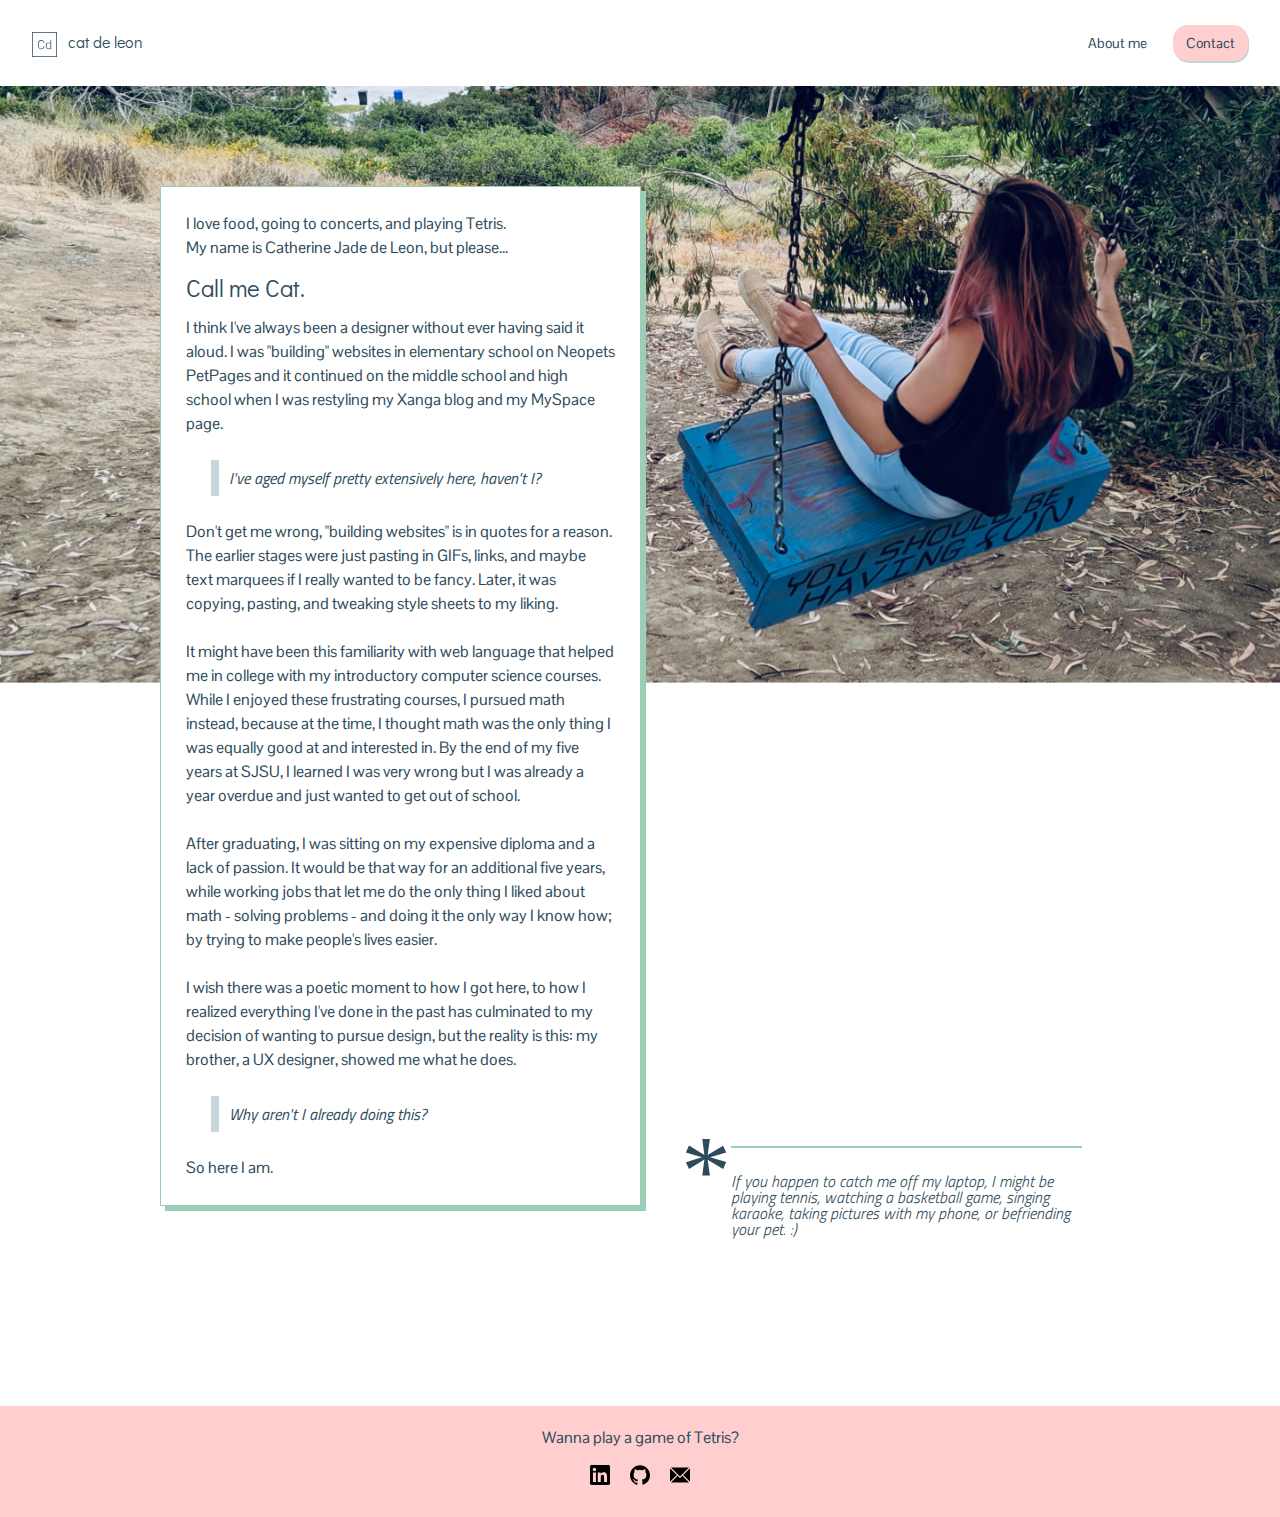
==== bio.html @ 75fc0acb "Fix button links" ====
<!DOCTYPE html>
<html lang="en" dir="ltr">
  <head>
    <meta name="viewport" content="width=device-width, initial-scale=1">
    <title>Portfolio | Cat de Leon</title>
    <link rel="stylesheet" href="styles/reset.css">
    <link href="https://fonts.googleapis.com/css2?family=Didact+Gothic&family=Pontano+Sans&family=Titillium+Web:ital,wght@0,700;1,300;1,400&display=swap" rel="stylesheet">
    <link rel="stylesheet" href="styles/style.css">
  </head>
  <body class="aboutMePage">
    <section class="nav">
      <div class="logoAndName">
        <span class="titleAndLogo"><a href="index.html"><img src="../images/cd-logo.svg" height="25" alt="Cat de Leon logo" class="smallLogo"><span class="logoCat">cat de leon</span></a></span>
      </div>
      <div class="navMenu">
        <a href="bio.html">About me</a>
        <a href="mailto:hi@catdeleon.design" target="_blank"><button class="buttons">Contact</button></a>
      </div>
    </section>
    <section class="container">
      <main>
        <div class="wholeAbout">
          <article class="bio">
            <p>I love food, going to concerts, and playing Tetris.<br>
              My name is Catherine Jade de Leon, but please...</p>
            <br>
            <h4>Call me Cat.</h4>
            <br>
            <p>I think I've always been a designer without ever having said it aloud. I was "building" websites in elementary school on Neopets PetPages and it continued on the middle school and high school when I was restyling my Xanga blog and my MySpace page.
            <br>
            <div class="innerDialog">I've aged myself pretty extensively here, haven't I?</div>
            <p>Don't get me wrong, "building websites" is in quotes for a reason. The earlier stages were just pasting in GIFs, links, and maybe text marquees if I really wanted to be fancy. Later, it was copying, pasting, and tweaking style sheets to my liking.
            <br><br>
            It might have been this familiarity with web language that helped me in college with my introductory computer science courses. While I enjoyed these frustrating courses, I pursued math instead, because at the time, I thought math was the only thing I was equally good at and interested in. By the end of my five years at SJSU, I learned I was very wrong but I was already a year overdue and just wanted to get out of school.
            <br><br>
            After graduating, I was sitting on my expensive diploma and a lack of passion. It would be that way for an additional five years, while working jobs that let me do the only thing I liked about math - solving problems - and doing it the only way I know how; by trying to make people's lives easier.
            <br><br>
            I wish there was a poetic moment to how I got here, to how I realized everything I've done in the past has culminated to my decision of wanting to pursue design, but the reality is this: my brother, a UX designer, showed me what he does.</p>
            <p><div class="innerDialog">Why aren't I already doing this?</div></p>
            <p>So here I am.</p>
          </article>
          <article class="shortBio">
            <div class="asterisk">*</div>
            <div class="personal">
              <hr>If you happen to catch me off my laptop, I might be playing tennis, watching a basketball game, singing karaoke, taking pictures with my phone, or befriending your pet. :)
            </div>
          </article>
        </div>
      </main>
    </section>

    <footer>
      <p>Wanna play a game of Tetris?</p>
      <ul>
        <li>
          <a href="https://www.linkedin.com/in/catdeleon/" target="_blank">
            <img src="../images/linkedin.svg" height="20" alt="LinkedIn icon">
          </a>
        </li>
        <li>
          <a href="https://github.com/cjmd" target="_blank">
            <img src="../images/github.svg" height="20" alt="GitHub icon">
          </a>
        </li>
        <li>
          <a href="mailto:hi@catdeleon.design" target="_blank">
            <img src="../images/mail.svg" height="20" alt="Envelope/mail icon">
          </a>
        </li>
      </ul>
    </footer>

    <!-- Global site tag (gtag.js) - Google Analytics -->
    <script async src="https://www.googletagmanager.com/gtag/js?id=UA-174467794-1"></script>
    <script>
      window.dataLayer = window.dataLayer || [];
      function gtag(){dataLayer.push(arguments);}
      gtag('js', new Date());

      gtag('config', 'UA-174467794-1');
    </script>


  </body>
</html>
---- styles/style.css ----
body {
  color: #2E4B5B;
  align-items: center;
  justify-content: center;
  background-color: #FFFFFF;

}

.container {
  margin: auto;
  width: 75%;
}

main {
  margin: 25px 0;
  position: relative;
}

/* Sections */

.aboutMePage {
  display: flex;
  flex-direction: column;
  height: 100vh;
  background-image: url('../images/aboutmeheader.jpg');
  background-repeat: no-repeat;
  background-size: 100%;
  background-position: 0 86px;
  width: 100%;
  justify-content: flex-start;
}

.hero {
  background: #FFCECE linear-gradient(90deg, #FFCECE 48.45%, rgba(255, 255, 255, 0) 77.96%);
  background-image: url('../images/catheader.jpg');
  background-position: right;
  background-repeat: no-repeat;
  height: 381px;
  width: 100%;
  justify-content: center;
  align-items: center;
}

.heroTitle {
  margin-left: 10%;
  padding-top: 50px;
  width: 570px;
}

.cloutSectioned {
  color: #F7F8FA;
  display: flex;
  flex-direction: column;
  background-color: #513D5B;
  padding: 20px 15px;
  width: auto;
  align-items: center;
}

.caseStudyRow, .caseStudyRow2, .caseStudyLogoRow {
  display: flex;
  flex-direction: row;
  margin: 20px auto;
  width: 83%;
}

.rowRow {
  margin: auto;
  display: flex;
  flex-direction: row;
}

.caseStudy50 {
  margin: auto;
  width: 60%;
}

.caseStudy33 {
  margin: auto;
  width: 30%;
}

.caseStudyTwoCol {
  margin: auto;
  width: 45%;
}

.compARow {
  display: flex;
  flex-direction: row;
  margin-bottom: 25px;
  width: 55%;
}

.caseStudyFourCol {
  margin: 0 auto;
  width: 20%;
}

.userPRow {
  display: flex;
  flex-direction: row;
  align-items: center;
  justify-content: space-around;
  margin: 25px auto;
}

.cloutLogoSection {
  color: #F7F8FA;
  display: flex;
  flex-direction: column;
  background-color: #FFFFFF;
  width: 100%;
  align-items: center;
}

.nav, .landingPageNav {
  display: flex;
  justify-content: space-between;
  vertical-align: middle;
  width: 100%;
  z-index: 1000;
  position: relative;
}

.landingPageNav {
  display: none;
}

.logoAndName {
  float: left;
  margin-top: auto;
  margin-bottom: auto;
  padding: 0 2.5%;
}

.navMenu {
  display: flex;
  margin-top: auto;
  margin-bottom: auto;
  justify-content: space-between;
  width: 160px;
  float: right;
  padding: 0 2.5%;
}

.landingNavMenu {
  display: flex;
  margin-left: 80%;
  width: 160px;
  justify-content: space-between;
}

.myWork {
  background-color: #F7F8FA;
  display: flex;
  flex-direction: column;
  width: 100%;
  text-align: center;
}

.projects {
  display: flex;
  padding: 0 15px 35px;
  align-items: center;
  justify-content: center;
}

.cloutStorage {
  margin: 15px;
  display: flex;
  flex-direction: column;
  align-items: center;
  justify-content: center;
  height: 150px;
  background-color: #513D5B;
  background-image: url("../images/cloutstoragelogo.svg");
  background-position: center;
  background-repeat: no-repeat;
  background-size: 125px;
  border-radius: 10px;
  width: 360px;
}

.busyBus {
  margin: 15px;
  display: flex;
  flex-direction: column;
  align-items: center;
  justify-content: center;
  height: 150px;
  background-color: #C8E2FF;
  background-image: url("../images/busybuslogo.svg");
  background-position: center;
  background-repeat: no-repeat;
  background-size: 100px;
  border-radius: 10px;
  height: 150px;
  width: 360px;
}

.cloutStorageHover, .busyBusHover {
  display: flex;
  flex-direction: column;
  height: 100%;
  width: 100%;
  align-items: center;
  justify-content: center;
  background-color: rgba(247, 248, 250, 0.9);
  opacity: 0;
  transition: 0.1s opacity ease-in-out;
}

.cloutStorageHover:hover, .busyBusHover:hover {
  opacity: 1;
}

.aboutMe {
  display: flex;
  flex-direction: column;
  padding-bottom: 35px;
}

.profile {
  display: flex;
  margin: auto;
  width: 50%;
  vertical-align: middle;
  text-align: center;
  justify-content: space-around;
}

.skills {
  margin: auto;
  display: flex;
  text-align: center;
  justify-content: space-between;
  width: 80%;
}

.testimonials {
  background-color: #F7F8FA;
  display: flex;
  flex-direction: column;
  align-items: center;
  padding-bottom: 35px;
}

.oneTestimonial {
  display: flex;
  margin: auto;
}

.kelvin {
  margin-left: 25px;
}

.blurb {
  margin: 15px;
  text-align: left;
}

footer {
  display: flex;
  background-color: #FFCECE;
  flex-direction: column;
  width: 100%;
  margin-top: 100px;
  margin-bottom: 0;
  padding-top: 20px;
  padding-bottom: 10px;
  align-items: center;
  text-align: center;
}

.hideOnDesktop {
  display: none;
}

/* Bio sections */

.wholeAbout {
  margin: 100px 0;
  display: flex;
  flex-direction: row;
}

.bio {
  background-color: #FFFFFF;
  width: 50%;
  border: 1px solid #9CCDB6;
  box-shadow: 5px 5px 0px #9CCDB6;
  padding: 25px;
}

.shortBio {
  margin: auto 25px 0;
  width: 50%;
  display: flex;
  flex-direction: row;
  vertical-align: middle;
  height: 100px;
}

.asterisk {
  margin: auto;
  font-size: 100px;
  background-color: #FFFFFF;
  padding: 15px 0 0 15px;
}

.personal {
  margin: auto;
  background-color: #FFFFFF;
  font-family: 'Titillium Web', sans-serif;
  font-style: italic;
  font-weight: 300;
  text-align: left;
  padding: 15px 15px 15px 0;
}

.innerDialog {
  font-family: 'Titillium Web', sans-serif;
  font-style: italic;
  border-left: 8px solid #C7D6DB;
  padding: 10px;
  margin: 24px auto 24px 25px;
  width: auto%;
}

.userPersona {
  display: flex;
  flex-flow: column wrap;
  background-color: #FFFFFF;
  box-shadow: 2px 2px 4px rgba(0, 0, 0, 0.25);
  padding: 30px 20px 30px 45px;
  margin: 0 10px;
  width: 33%;
  height: inherit;
}

.studyGuide {
  justify-content: center;
  width: 60%;
}

.cloutDescription {
  width: 30%;
  margin: auto;
}

.cloutFinal {
  width: 67.5%;
  margin: auto;
}

/** Typography  **/
p, h3, h4, h5, h6, a, ul, li, .bio p {
  color: #2E4B5B;
  font-family: 'Pontano Sans', sans-serif;
  font-size: 16px;
  line-height: 24px;
}

.cloutSectioned p, .cloutSectioned h2, .cloutSectioned h3, .cloutSectioned h4, .cloutSectioned h5, .cloutSectioned h6 {
  color: #F7F8FA;
  text-align: center;
}

.cloutSectioned li {
  color: #F7F8FA;
  list-style: circle;
}

.userPersona li {
  list-style: circle;
}

.cloutSectioned h3 {
  color: #F7F8FA;
  text-align: center;
  text-decoration: underline #FFCECE;
  font-size: 18px;
}

.cloutSectioned h4 {
  color: #F7F8FA;
  text-align: center;
  text-decoration: underline #FFCECE;
}

.titleCat {
  color: #2E4B5B;
  font-family: 'Didact Gothic', sans-serif;
  font-size: 36px;
  text-decoration: underline #C7D6DB;
}

.logoCat {
  color: #2E4B5B;
  font-family: 'Didact Gothic', sans-serif;
  font-size: 16px;
}

h2 {
  color: #2E4B5B;
  font-family: 'Titillium Web', sans-serif;
  font-size: 20px;
  font-weight: 400;
  line-height: 24px;
  margin: 25px auto;
}

.aboutMe h3 {
  color: #2E4B5B;
  font-family: 'Titillium Web', sans-serif;
  font-size: 16px;
  font-weight: 600;
  margin: 25px auto;
}

.cloutStoragePage h3 {
  text-align: center;
  text-decoration: underline #FFCECE;
  font-size: 18px;
}

.cloutStoragePage h4 {
  text-align: center;
  text-decoration: underline #FFCECE;
}

.skills h3 {
  margin: 0;
}

.cloutStorageHover h2, .busyBusHover h2 {
  margin: 0px;
}

b {
  font-weight: 600;
}

a {
  background-color: #C7D6DB;
}

.buttonLink {
  background: none;
}

a:hover {
  color: inherit;
  background: none;
  text-decoration: underline #9CCDB6;
}

.titleAndLogo a, .navMenu a, footer a, .landingNavMenu a {
  margin-top: auto;
  margin-bottom: auto;
  background-color: transparent;
  font-size: 14px;
  text-decoration: none;
}

.navMenu a:hover {
  color: #2E4B5B;
  text-decoration: underline #C7D6DB;
}

.underline {
  text-decoration: underline #FFCECE;
}

.description {
  width: 100%;
}

.bio h4 {
  font-family: 'Didact Gothic', sans-serif;
  font-size: 24px;
}

.centerText {
  text-align: center;
}

/** Buttons **/
.buttons {
  background-color: #FFCECE;
  border: none;
  border-radius: 15px;
  box-shadow: 1px 2px rgba(46, 75, 91, 0.25);
  color: #2E4B5B;
  font-family: 'Pontano Sans', sans-serif;
  font-size: 14px;
  padding: 9px 13px 9px;
  margin: 25px 0px;
  outline: none;
  cursor: pointer;
}

.buttons:hover {
  background-color: #FFBBBB;
  outline: none;
  cursor: pointer;
}

.buttons:active {
  box-shadow: .5px 1px rgba(46, 75, 91, 0.25);
  transform: translateY(.5px);
  outline: none;
  cursor: pointer;
}

.cloutSectioned .buttons {
  margin: 0px 0px 25px;
}

.titleLogo {
  padding-right: 25px;
  vertical-align: middle;
}

.smallLogo {
  padding-right: 11px;
  vertical-align: middle;
}

footer ul {
  list-style: none;
  margin: 15px;
  padding: 0;
}

footer li {
  float: left;
  margin: 0 10px;
}

footer li a {
  font-size: 16px;
}

/* Horizontal rule */

hr {
  border: 1px solid #9CCDB6;
  margin: 25px auto;
  width: 100%;
}

/* Media queries */

/* Small phones */

@media screen and (max-width: 575px) {

  .hero {
    background-size: 100%;
  }

  .heroTitle h2 {
    font-size: 17px;
    margin: 10px 0 20px auto;
  }

  .heroTitle {
    padding-top: 0;
    margin: 0;
  }

  .cloutStorage, .busyBus {
    background-position: 5% center;
    background-size: 30%;
    flex-basis: 100%;
    width: auto;
    padding-top: 5%;
    padding-bottom: 5%;
  }

}

/* Smartphones, Tablets  */

@media screen and (max-width: 992px) {

    .landingPageNav, .nav {
      display: flex;
      justify-content: space-around;
      margin: auto;
    }

    .hero {
      background-size: auto 250px;
      height: 250px;
      width: 100%;
    }

    .heroTitle {
      margin-left: 5%;
      margin-bottom: 5%;
      width: 50%;
      padding: 2%;
    }

    .container {
      margin: auto;
      width: 95%;
    }

    .aboutMePage .container {
      margin: auto;
      width: 100%;
    }

    .landingNavMenu {
      display: none;
    }

    .heroTitle .titleLogo, .heroTitle .titleCat {
      display: none;
    }

    .projects, .profile, .wholeAbout {
      display: flex;
      flex-flow: column wrap;
    }

    .cloutStorage, .busyBus {
      background-position: 10% center;
      height: 200px;
      flex-basis: 100%;
    }

    .cloutStorageHover, .busyBusHover {
      color: #F7F8FA;
      opacity: 1;
      background-color: transparent;
      text-align: left;
      line-height: 19px;
    }

    .cloutStorage h2, .cloutStorage .description, .cloutStorageHover h2 {
      color: #F7F8FA;
      margin-left: 40%;
      width: 50%;
    }

    .busyBus h2, .busyBus .description, .busyBusHover h2 {
      color: #2E4B5B;
      margin-left: 40%;
      width: 50%;
    }

    .profile .blurb {
      text-align: center;
    }

    .skills, .compARow {
      display: flex;
      flex-wrap: wrap;
      width: 80%;
    }

    .skill, .caseStudyFourCol {
      margin: 10px;
      display: flex;
      flex-direction: column;
      flex-basis: 40%;
    }

    .caseStudyFourCol {
      margin: 0 auto 15px;
    }

    .aboutMePage {
      background-image: url('../images/aboutmeheadermobile.jpg');
      background-repeat: no-repeat;
      background-size: 100%;
      background-position: 0 75px;
      width: 100%;
    }

    .wholeAbout {
      background: transparent;
      width: 100%;
      margin: 25% auto;
    }

    .bio {
      background: transparent;
      display: flex;
      flex-direction: column;
      width: auto;
      /* margin: auto; */
      margin-top: 75px;
      padding: 25px;
      border: none;
      box-shadow: none;
    }

    .wholeAbout .innerDialog {
      width: inherit;
      margin-right: 0%;
    }

    .asterisk {
      display: none;
    }

    .shortBio {
      width: auto;
      margin: 20px;
    }

    .caseStudyRow {
      flex-direction: column;
      align-items: center;
      width: 95%;
    }

    .caseStudy33 {
      width: 75%;
    }

    .userPRow {
      flex-direction: column;
    }

    .caseStudy50, .caseStudyTwoCol {
      margin: 20px auto;
      width: 95%;
    }

    .userPersona {
      width: 80%;
      margin: 10px;
    }

    .mobileSize {
      width: 50%;
      padding-bottom: 10px;
    }

    .hideOnDesktop {
      display: block;
    }

    .hideOnMobile {
      display: none;
    }

    .cloutFinal {
      width: auto;
    }

    .cloutDescription {
      width: auto;
      margin: 20px auto;
    }
}
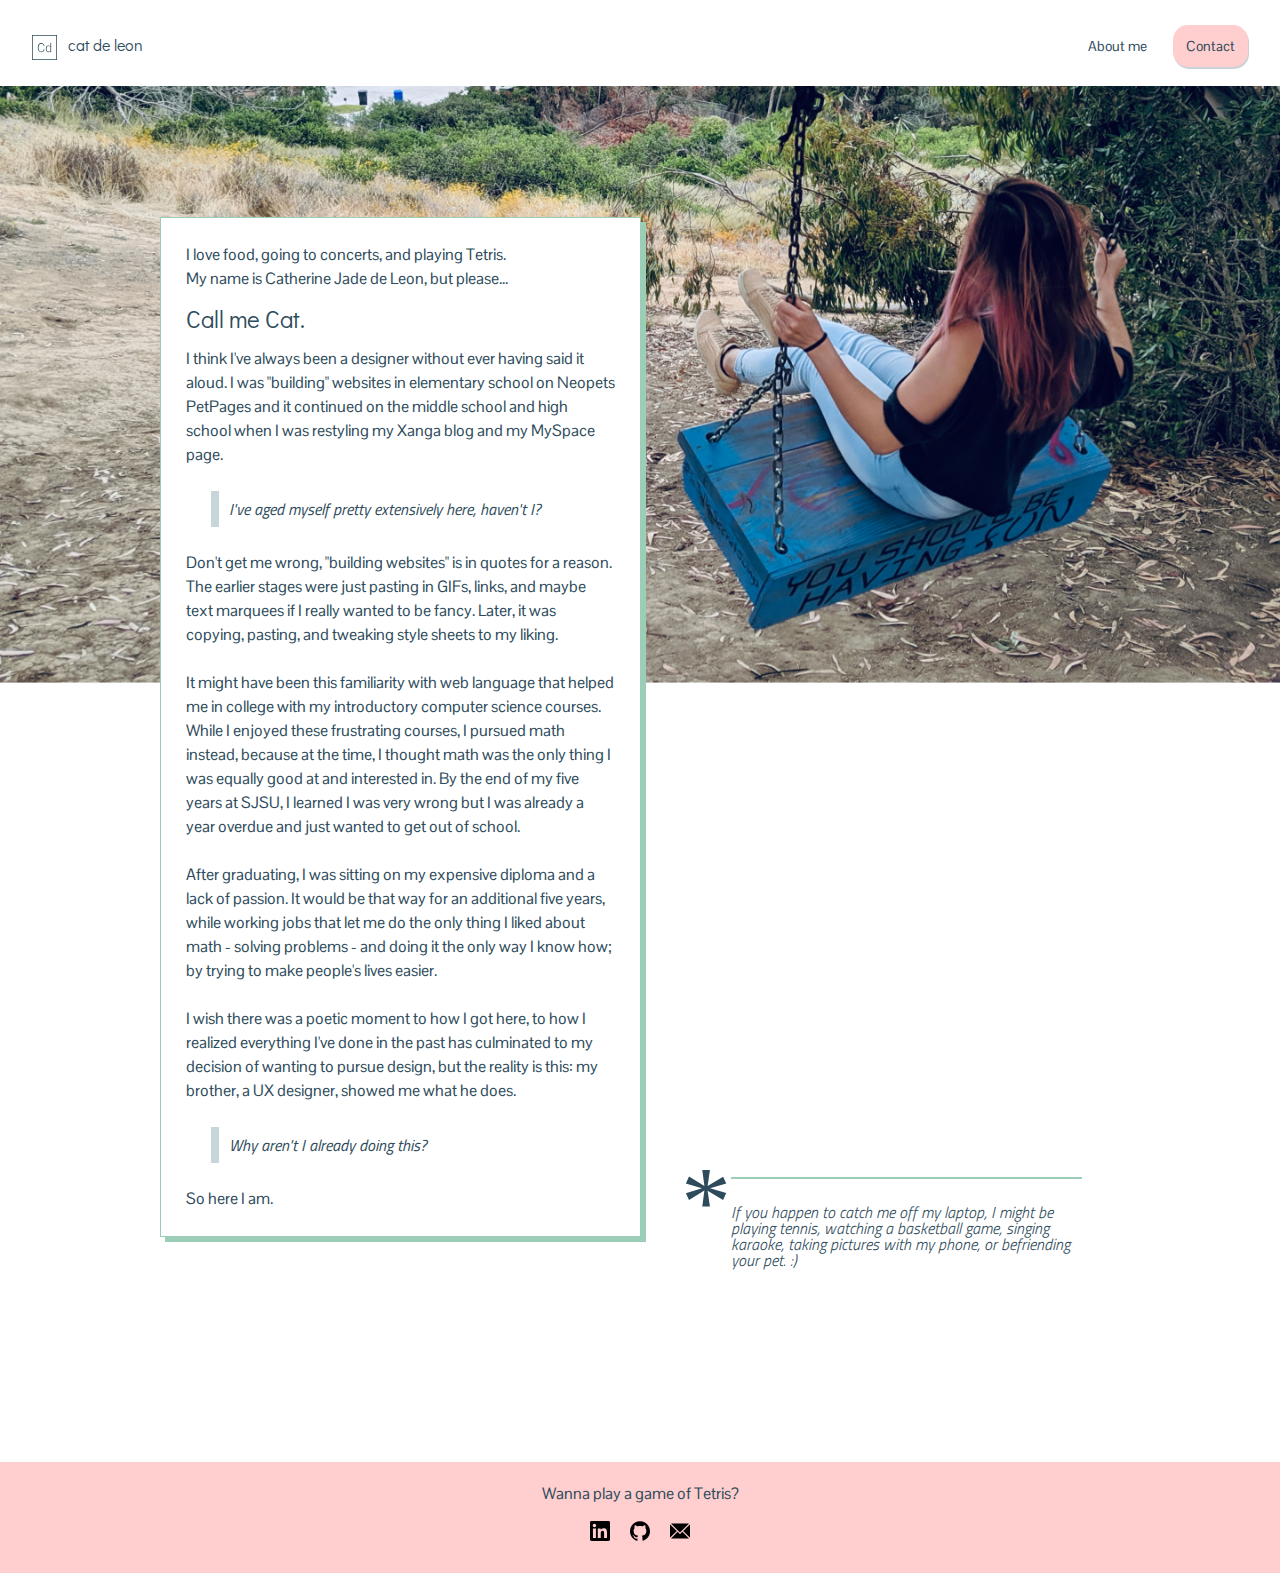
==== commit 2a6394fe: "Fixed validated code" ====
--- a/bio.html
+++ b/bio.html
@@ -8,17 +8,18 @@
     <link rel="stylesheet" href="styles/style.css">
   </head>
   <body class="aboutMePage">
-    <section class="nav">
+    <div class="nav">
       <div class="logoAndName">
         <span class="titleAndLogo"><a href="index.html"><img src="../images/cd-logo.svg" height="25" alt="Cat de Leon logo" class="smallLogo"><span class="logoCat">cat de leon</span></a></span>
       </div>
       <div class="navMenu">
         <a href="bio.html">About me</a>
-        <a href="mailto:hi@catdeleon.design" target="_blank"><button class="buttons">Contact</button></a>
+        <!-- <a href="mailto:hi@catdeleon.design" target="_blank"><button class="buttons">Contact</button></a> -->
+        <a href="mailto:hi@catdeleon.design" target="_blank" class="buttons">Contact</a>
       </div>
-    </section>
-    <section class="container">
-      <main>
+    </div>
+    <div class="container">
+      <!-- <main> -->
         <div class="wholeAbout">
           <article class="bio">
             <p>I love food, going to concerts, and playing Tetris.<br>
@@ -36,18 +37,18 @@
             After graduating, I was sitting on my expensive diploma and a lack of passion. It would be that way for an additional five years, while working jobs that let me do the only thing I liked about math - solving problems - and doing it the only way I know how; by trying to make people's lives easier.
             <br><br>
             I wish there was a poetic moment to how I got here, to how I realized everything I've done in the past has culminated to my decision of wanting to pursue design, but the reality is this: my brother, a UX designer, showed me what he does.</p>
-            <p><div class="innerDialog">Why aren't I already doing this?</div></p>
+            <div class="innerDialog">Why aren't I already doing this?</div>
             <p>So here I am.</p>
           </article>
-          <article class="shortBio">
+          <div class="shortBio">
             <div class="asterisk">*</div>
             <div class="personal">
               <hr>If you happen to catch me off my laptop, I might be playing tennis, watching a basketball game, singing karaoke, taking pictures with my phone, or befriending your pet. :)
             </div>
-          </article>
+          </div>
         </div>
-      </main>
-    </section>
+      <!-- </main> -->
+    </div>
 
     <footer>
       <p>Wanna play a game of Tetris?</p>
--- a/styles/style.css
+++ b/styles/style.css
@@ -7,7 +7,7 @@
 }
 
 .container {
-  margin: auto;
+  margin: 25px auto;
   width: 75%;
 }
 
@@ -501,6 +501,25 @@
   cursor: pointer;
 }
 
+a.buttons {
+  background-color: #FFCECE;
+  border: none;
+  border-radius: 15px;
+  box-shadow: 1px 2px rgba(46, 75, 91, 0.25);
+  color: #2E4B5B;
+  font-family: 'Pontano Sans', sans-serif;
+  font-size: 14px;
+  padding: 9px 13px 9px;
+  margin: 25px 0px;
+  outline: none;
+  cursor: pointer;
+  text-decoration: none;
+}
+
+a.buttons:hover {
+  text-decoration: none;
+}
+
 .buttons:hover {
   background-color: #FFBBBB;
   outline: none;
@@ -575,7 +594,7 @@
     background-position: 5% center;
     background-size: 30%;
     flex-basis: 100%;
-    width: auto;
+    /* width: auto; */
     padding-top: 5%;
     padding-bottom: 5%;
   }
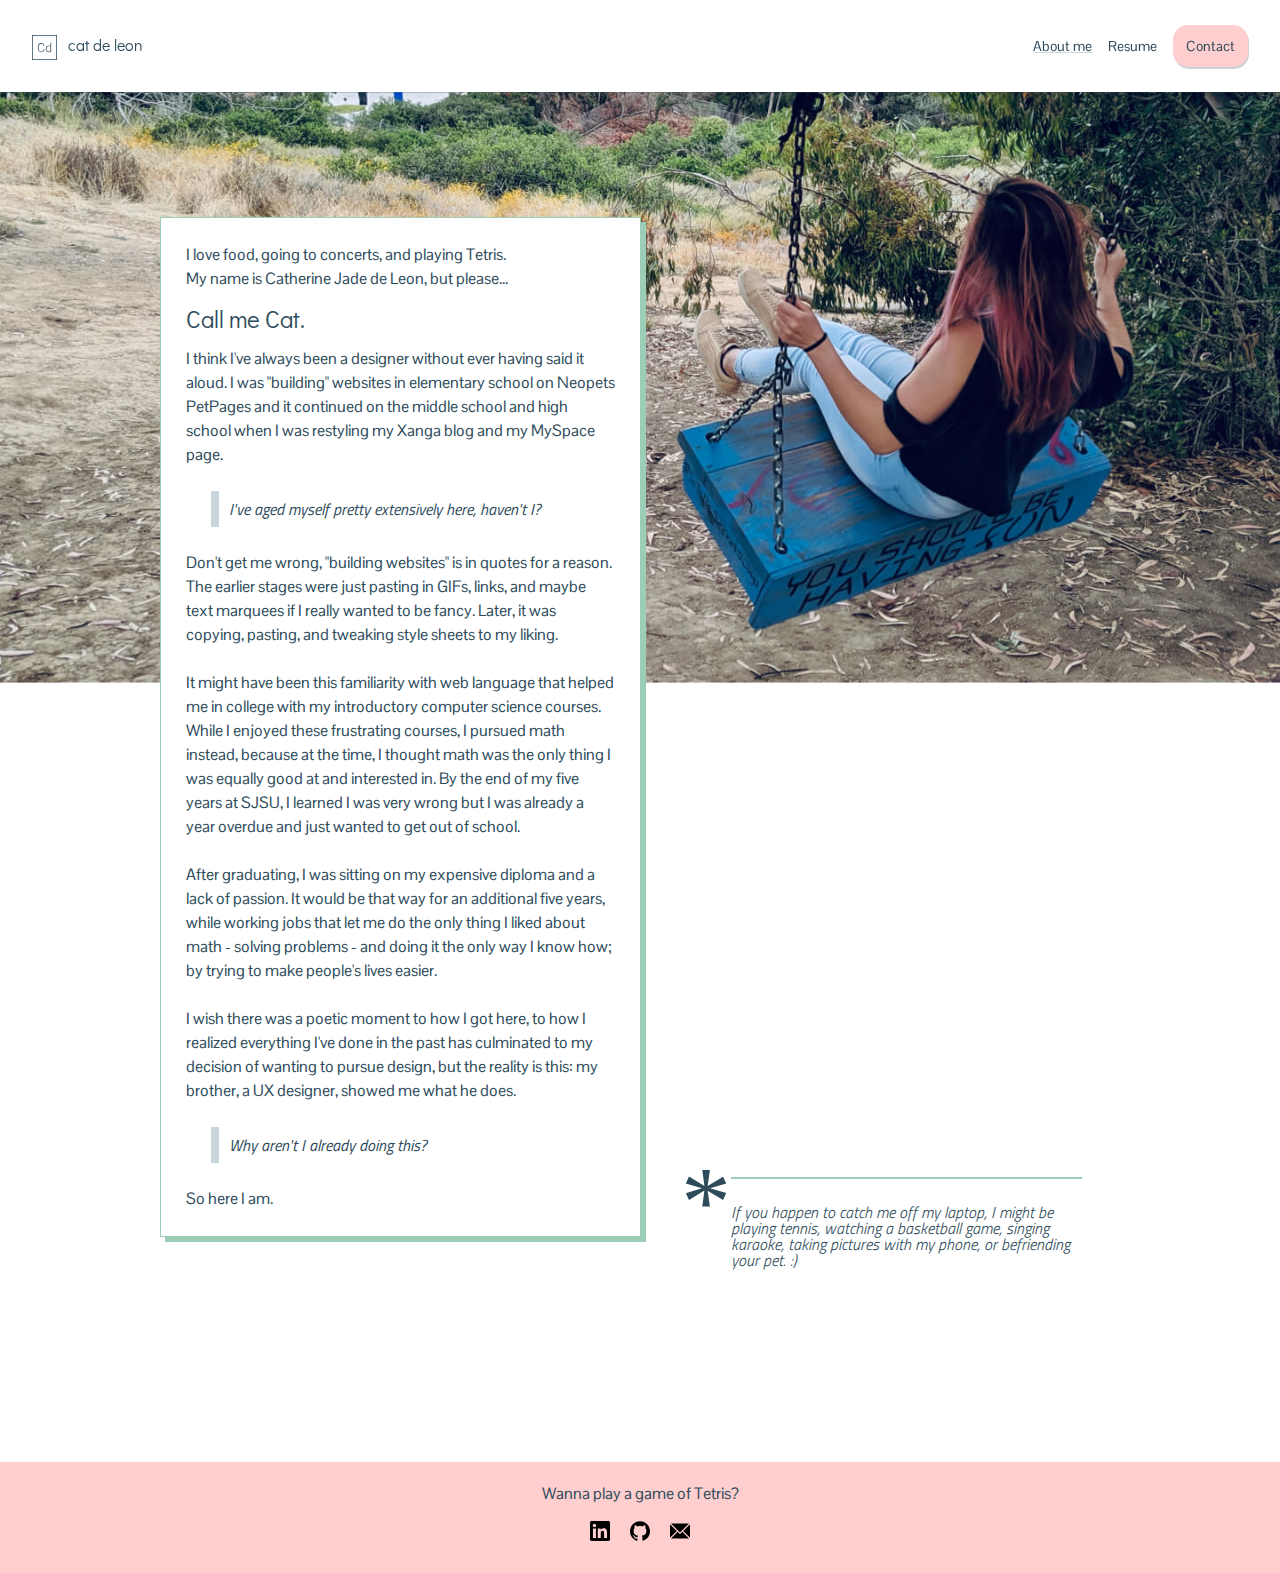
==== commit 9a4a4b9e: "Fixed revisions from assessment" ====
--- a/bio.html
+++ b/bio.html
@@ -3,6 +3,7 @@
   <head>
     <meta name="viewport" content="width=device-width, initial-scale=1">
     <title>Portfolio | Cat de Leon</title>
+    <link rel="icon" href="../images/cd-logo.svg" type="image/gif" sizes="16x16">
     <link rel="stylesheet" href="styles/reset.css">
     <link href="https://fonts.googleapis.com/css2?family=Didact+Gothic&family=Pontano+Sans&family=Titillium+Web:ital,wght@0,700;1,300;1,400&display=swap" rel="stylesheet">
     <link rel="stylesheet" href="styles/style.css">
@@ -13,13 +14,12 @@
         <span class="titleAndLogo"><a href="index.html"><img src="../images/cd-logo.svg" height="25" alt="Cat de Leon logo" class="smallLogo"><span class="logoCat">cat de leon</span></a></span>
       </div>
       <div class="navMenu">
-        <a href="bio.html">About me</a>
-        <!-- <a href="mailto:hi@catdeleon.design" target="_blank"><button class="buttons">Contact</button></a> -->
-        <a href="mailto:hi@catdeleon.design" target="_blank" class="buttons">Contact</a>
+        <a href="bio.html" class="activePage">About me</a>
+        <a href="../files/catdeleonresume.pdf" target="_blank">Resume</a>
+        <a href="contact.html" class="buttons">Contact</a>
       </div>
     </div>
-    <div class="container">
-      <!-- <main> -->
+    <div class="container theBody">
         <div class="wholeAbout">
           <article class="bio">
             <p>I love food, going to concerts, and playing Tetris.<br>
@@ -47,7 +47,6 @@
             </div>
           </div>
         </div>
-      <!-- </main> -->
     </div>
 
     <footer>
@@ -64,7 +63,7 @@
           </a>
         </li>
         <li>
-          <a href="mailto:hi@catdeleon.design" target="_blank">
+          <a href="contact.html">
             <img src="../images/mail.svg" height="20" alt="Envelope/mail icon">
           </a>
         </li>
--- a/styles/style.css
+++ b/styles/style.css
@@ -26,6 +26,14 @@
   background-repeat: no-repeat;
   background-size: 100%;
   background-position: 0 86px;
+  width: 100%;
+  justify-content: flex-start;
+}
+
+.contactPage {
+  display: flex;
+  flex-direction: column;
+  height: 100vh;
   width: 100%;
   justify-content: flex-start;
 }
@@ -57,13 +65,27 @@
   align-items: center;
 }
 
-.caseStudyRow, .caseStudyRow2, .caseStudyLogoRow {
+.caseStudyRow, .caseStudyLogoRow {
   display: flex;
   flex-direction: row;
   margin: 20px auto;
   width: 83%;
 }
 
+.caseStudyStack {
+  display: flex;
+  flex-direction: row;
+  margin: 20px auto;
+  width: 83%;
+}
+
+.caseStudyRow2 {
+  display: flex;
+  flex-direction: column;
+  margin: 20px auto;
+  width: 83%;
+}
+
 .rowRow {
   margin: auto;
   display: flex;
@@ -82,7 +104,7 @@
 
 .caseStudyTwoCol {
   margin: auto;
-  width: 45%;
+  width: 100%;
 }
 
 .compARow {
@@ -115,12 +137,18 @@
 }
 
 .nav, .landingPageNav {
+  background-color: inherit;
   display: flex;
   justify-content: space-between;
   vertical-align: middle;
   width: 100%;
   z-index: 1000;
-  position: relative;
+  position: fixed;
+  box-shadow: 1px 1px rgba(46, 75, 91, 0.25);
+}
+
+.theBody {
+  padding-top: 92px;
 }
 
 .landingPageNav {
@@ -139,7 +167,7 @@
   margin-top: auto;
   margin-bottom: auto;
   justify-content: space-between;
-  width: 160px;
+  width: 215px;
   float: right;
   padding: 0 2.5%;
 }
@@ -355,21 +383,31 @@
 }
 
 /** Typography  **/
-p, h3, h4, h5, h6, a, ul, li, .bio p {
+p, h3, h4, h5, h6, a, ul, li, .bio p, label, ::placeholder {
   color: #2E4B5B;
   font-family: 'Pontano Sans', sans-serif;
   font-size: 16px;
   line-height: 24px;
 }
 
-.cloutSectioned p, .cloutSectioned h2, .cloutSectioned h3, .cloutSectioned h4, .cloutSectioned h5, .cloutSectioned h6 {
+::placeholder {
+  color: #999999;
+}
+
+.cloutSectioned p, .cloutSectioned h2, .cloutSectioned h3, .cloutSectioned h4, .cloutSectioned h5{
   color: #F7F8FA;
   text-align: center;
+}
+
+.cloutSectioned h6 {
+  color: #F7F8FA;
 }
 
 .cloutSectioned li {
   color: #F7F8FA;
   list-style: circle;
+  width:67%;
+  margin: auto;
 }
 
 .userPersona li {
@@ -377,16 +415,19 @@
 }
 
 .cloutSectioned h3 {
+  font-family: 'Titillium Web', sans-serif;
+  color: #F7F8FA;
+  text-align: center;
+  text-decoration: underline #FFCECE;
+  font-size: 20px;
+}
+
+.cloutSectioned h4 {
+  font-family: 'Titillium Web', sans-serif;
   color: #F7F8FA;
   text-align: center;
   text-decoration: underline #FFCECE;
   font-size: 18px;
-}
-
-.cloutSectioned h4 {
-  color: #F7F8FA;
-  text-align: center;
-  text-decoration: underline #FFCECE;
 }
 
 .titleCat {
@@ -419,15 +460,24 @@
   margin: 25px auto;
 }
 
+.cloutStoragePage h2, .cloutSectioned h2 {
+  font-family: 'Titillium Web', sans-serif;
+  text-align: center;
+  font-size: 24px;
+}
+
 .cloutStoragePage h3 {
+  font-family: 'Titillium Web', sans-serif;
+  text-align: center;
+  text-decoration: underline #FFCECE;
+  font-size: 20px;
+}
+
+.cloutStoragePage h4 {
+  font-family: 'Titillium Web', sans-serif;
   text-align: center;
   text-decoration: underline #FFCECE;
   font-size: 18px;
-}
-
-.cloutStoragePage h4 {
-  text-align: center;
-  text-decoration: underline #FFCECE;
 }
 
 .skills h3 {
@@ -464,8 +514,12 @@
   text-decoration: none;
 }
 
-.navMenu a:hover {
-  color: #2E4B5B;
+.navMenu a:hover, .landingNavMenu a:hover {
+  color: #2E4B5B;
+  text-decoration: underline #C7D6DB;
+}
+
+a.activePage {
   text-decoration: underline #C7D6DB;
 }
 
@@ -477,7 +531,7 @@
   width: 100%;
 }
 
-.bio h4 {
+.bio h4, .contactPage h1 {
   font-family: 'Didact Gothic', sans-serif;
   font-size: 24px;
 }
@@ -501,7 +555,7 @@
   cursor: pointer;
 }
 
-a.buttons {
+a.buttons, .titleAndLogo a.buttons, .navMenu a.buttons, footer a.buttons, .landingNavMenu a.buttons {
   background-color: #FFCECE;
   border: none;
   border-radius: 15px;
@@ -516,8 +570,11 @@
   text-decoration: none;
 }
 
-a.buttons:hover {
+a.buttons:hover, .titleAndLogo a.buttons:hover, .navMenu a.buttons:hover, footer a.buttons:hover, .landingNavMenu a.buttons:hover {
   text-decoration: none;
+  background-color: #FFBBBB;
+  outline: none;
+  cursor: pointer;
 }
 
 .buttons:hover {
@@ -570,36 +627,46 @@
   width: 100%;
 }
 
+.finalMockUps {
+  width: 75%;
+  max-width: 1000px;
+}
+
+/* Form */
+
+form {
+  margin: auto;
+  text-align: center;
+}
+
+label {
+  margin: auto;
+  display: block;
+  width: 50%;
+  max-width: 358px;
+  min-width: 283px;
+  text-align: left;
+  color: #2E4B5B;
+  font-family: 'Pontano Sans', sans-serif;
+  font-size: 16px;
+}
+
+input[type=text], textarea {
+  margin: 10px auto 25px auto;
+  display: block;
+  width: 50%;
+  max-width: 358px;
+  min-width: 283px;
+  padding: 15px;
+  border: 1px solid #2E4B5B;
+  box-sizing: border-box;
+  border-radius: 3px;
+  color: #2E4B5B;
+  font-family: 'Pontano Sans', sans-serif;
+  font-size: 16px;
+}
+
 /* Media queries */
-
-/* Small phones */
-
-@media screen and (max-width: 575px) {
-
-  .hero {
-    background-size: 100%;
-  }
-
-  .heroTitle h2 {
-    font-size: 17px;
-    margin: 10px 0 20px auto;
-  }
-
-  .heroTitle {
-    padding-top: 0;
-    margin: 0;
-  }
-
-  .cloutStorage, .busyBus {
-    background-position: 5% center;
-    background-size: 30%;
-    flex-basis: 100%;
-    /* width: auto; */
-    padding-top: 5%;
-    padding-bottom: 5%;
-  }
-
-}
 
 /* Smartphones, Tablets  */
 
@@ -680,14 +747,15 @@
     .skills, .compARow {
       display: flex;
       flex-wrap: wrap;
-      width: 80%;
+      width: 60%;
+      margin: auto;
     }
 
     .skill, .caseStudyFourCol {
       margin: 10px;
       display: flex;
       flex-direction: column;
-      flex-basis: 40%;
+      flex-basis: 95%;
     }
 
     .caseStudyFourCol {
@@ -713,7 +781,6 @@
       display: flex;
       flex-direction: column;
       width: auto;
-      /* margin: auto; */
       margin-top: 75px;
       padding: 25px;
       border: none;
@@ -734,7 +801,12 @@
       margin: 20px;
     }
 
-    .caseStudyRow {
+    .caseStudyStack {
+      display: flex;
+      flex-direction: column;
+    }
+
+    .caseStudyRow, .caseStudyRow2 {
       flex-direction: column;
       align-items: center;
       width: 95%;
@@ -779,4 +851,46 @@
       width: auto;
       margin: 20px auto;
     }
-}
+
+    .myWork {
+      background-color: inherit;
+    }
+}
+
+/* Small phones */
+
+@media screen and (max-width: 575px) {
+
+  .hero {
+    padding-top: 30px;
+    background-image: url('../images/catheadermobile.jpg');
+    background-position: 75%;
+    background-size: auto 100%;
+  }
+
+  .heroTitle h2 {
+    font-size: 17px;
+    margin: 10px 0 20px auto;
+  }
+
+  .heroTitle {
+    margin-top: auto;
+    margin-bottom: auto;
+    width: 60%;
+  }
+
+  .cloutStorage, .busyBus {
+    margin: 0;
+    background-position: 10% center;
+    background-size: 30%;
+    flex-basis: 100%;
+    width: 95%;
+    padding-top: 5%;
+    padding-bottom: 5%;
+  }
+
+  .logoCat {
+    display: none;
+  }
+
+}
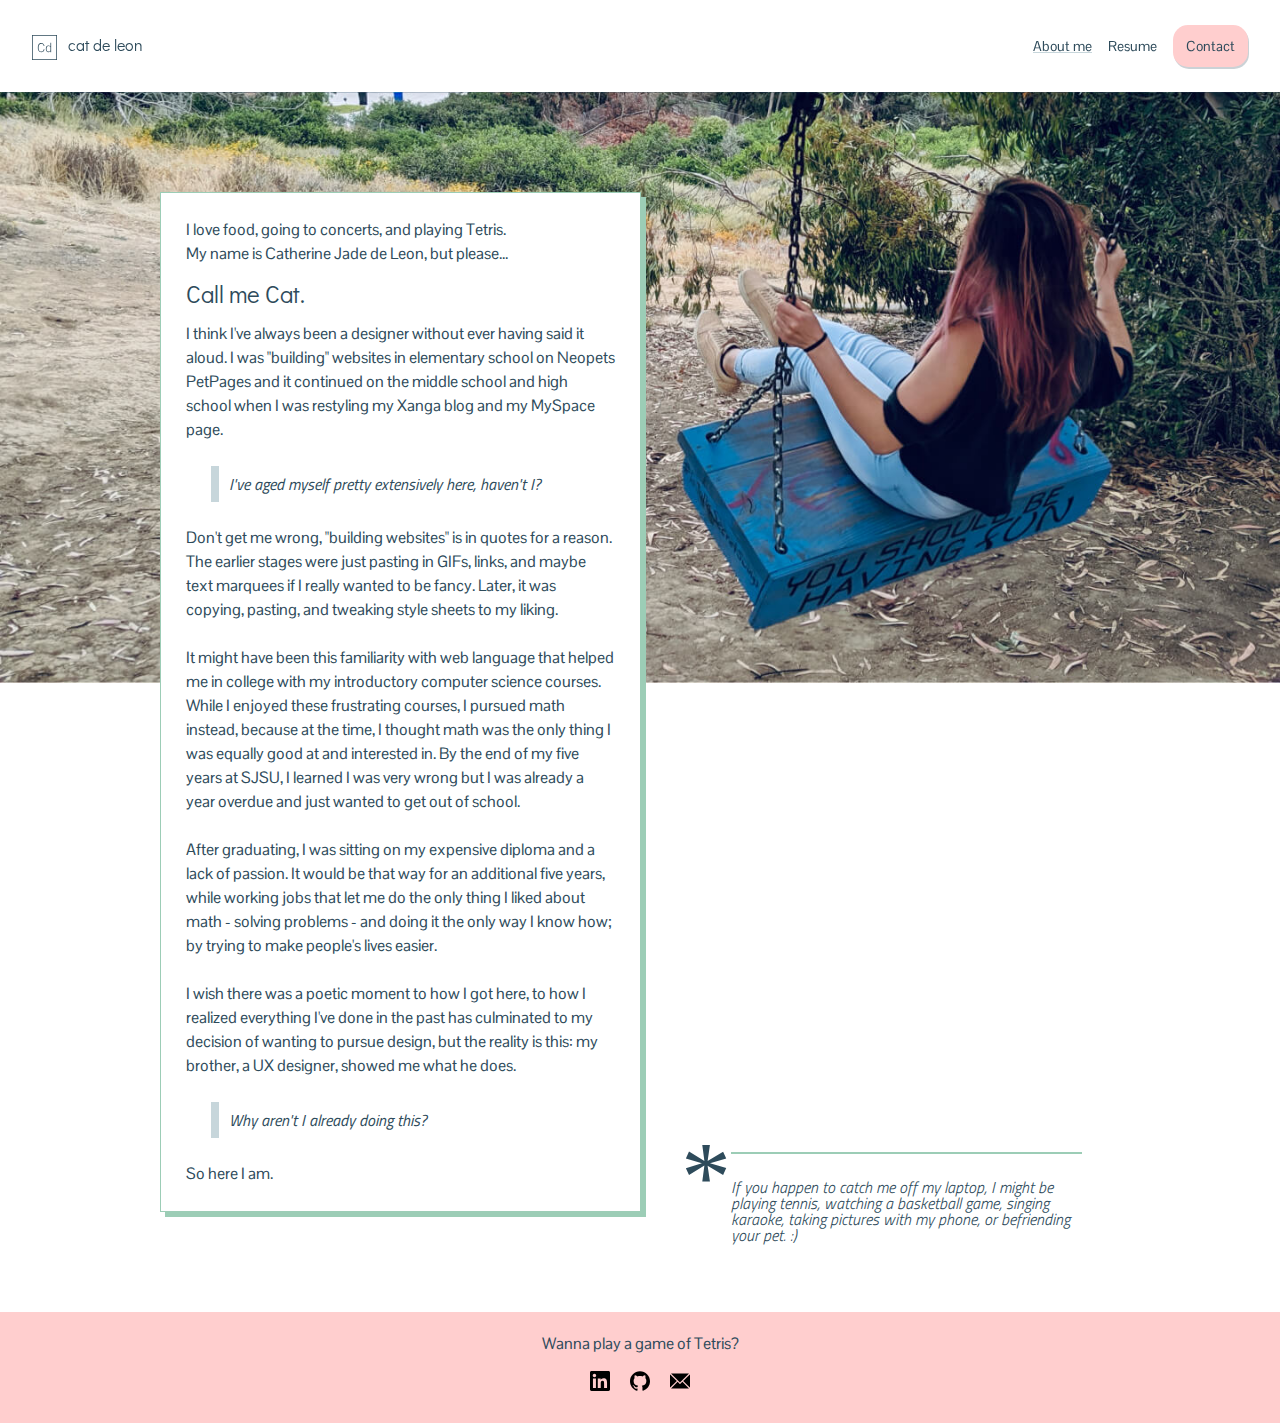
==== commit 271771e3: "Fixed bio page" ====
--- a/bio.html
+++ b/bio.html
@@ -19,56 +19,58 @@
         <a href="contact.html" class="buttons">Contact</a>
       </div>
     </div>
-    <div class="container theBody">
-        <div class="wholeAbout">
-          <article class="bio">
-            <p>I love food, going to concerts, and playing Tetris.<br>
-              My name is Catherine Jade de Leon, but please...</p>
-            <br>
-            <h4>Call me Cat.</h4>
-            <br>
-            <p>I think I've always been a designer without ever having said it aloud. I was "building" websites in elementary school on Neopets PetPages and it continued on the middle school and high school when I was restyling my Xanga blog and my MySpace page.
-            <br>
-            <div class="innerDialog">I've aged myself pretty extensively here, haven't I?</div>
-            <p>Don't get me wrong, "building websites" is in quotes for a reason. The earlier stages were just pasting in GIFs, links, and maybe text marquees if I really wanted to be fancy. Later, it was copying, pasting, and tweaking style sheets to my liking.
-            <br><br>
-            It might have been this familiarity with web language that helped me in college with my introductory computer science courses. While I enjoyed these frustrating courses, I pursued math instead, because at the time, I thought math was the only thing I was equally good at and interested in. By the end of my five years at SJSU, I learned I was very wrong but I was already a year overdue and just wanted to get out of school.
-            <br><br>
-            After graduating, I was sitting on my expensive diploma and a lack of passion. It would be that way for an additional five years, while working jobs that let me do the only thing I liked about math - solving problems - and doing it the only way I know how; by trying to make people's lives easier.
-            <br><br>
-            I wish there was a poetic moment to how I got here, to how I realized everything I've done in the past has culminated to my decision of wanting to pursue design, but the reality is this: my brother, a UX designer, showed me what he does.</p>
-            <div class="innerDialog">Why aren't I already doing this?</div>
-            <p>So here I am.</p>
-          </article>
-          <div class="shortBio">
-            <div class="asterisk">*</div>
-            <div class="personal">
-              <hr>If you happen to catch me off my laptop, I might be playing tennis, watching a basketball game, singing karaoke, taking pictures with my phone, or befriending your pet. :)
+    <section class="theBody">
+      <div class="container">
+          <div class="wholeAbout">
+            <article class="bio">
+              <p>I love food, going to concerts, and playing Tetris.<br>
+                My name is Catherine Jade de Leon, but please...</p>
+              <br>
+              <h4>Call me Cat.</h4>
+              <br>
+              <p>I think I've always been a designer without ever having said it aloud. I was "building" websites in elementary school on Neopets PetPages and it continued on the middle school and high school when I was restyling my Xanga blog and my MySpace page.
+              <br>
+              <div class="innerDialog">I've aged myself pretty extensively here, haven't I?</div>
+              <p>Don't get me wrong, "building websites" is in quotes for a reason. The earlier stages were just pasting in GIFs, links, and maybe text marquees if I really wanted to be fancy. Later, it was copying, pasting, and tweaking style sheets to my liking.
+              <br><br>
+              It might have been this familiarity with web language that helped me in college with my introductory computer science courses. While I enjoyed these frustrating courses, I pursued math instead, because at the time, I thought math was the only thing I was equally good at and interested in. By the end of my five years at SJSU, I learned I was very wrong but I was already a year overdue and just wanted to get out of school.
+              <br><br>
+              After graduating, I was sitting on my expensive diploma and a lack of passion. It would be that way for an additional five years, while working jobs that let me do the only thing I liked about math - solving problems - and doing it the only way I know how; by trying to make people's lives easier.
+              <br><br>
+              I wish there was a poetic moment to how I got here, to how I realized everything I've done in the past has culminated to my decision of wanting to pursue design, but the reality is this: my brother, a UX designer, showed me what he does.</p>
+              <div class="innerDialog">Why aren't I already doing this?</div>
+              <p>So here I am.</p>
+            </article>
+            <div class="shortBio">
+              <div class="asterisk">*</div>
+              <div class="personal">
+                <hr>If you happen to catch me off my laptop, I might be playing tennis, watching a basketball game, singing karaoke, taking pictures with my phone, or befriending your pet. :)
+              </div>
             </div>
           </div>
-        </div>
-    </div>
+      </div>
 
-    <footer>
-      <p>Wanna play a game of Tetris?</p>
-      <ul>
-        <li>
-          <a href="https://www.linkedin.com/in/catdeleon/" target="_blank">
-            <img src="../images/linkedin.svg" height="20" alt="LinkedIn icon">
-          </a>
-        </li>
-        <li>
-          <a href="https://github.com/cjmd" target="_blank">
-            <img src="../images/github.svg" height="20" alt="GitHub icon">
-          </a>
-        </li>
-        <li>
-          <a href="contact.html">
-            <img src="../images/mail.svg" height="20" alt="Envelope/mail icon">
-          </a>
-        </li>
-      </ul>
-    </footer>
+      <footer>
+        <p>Wanna play a game of Tetris?</p>
+        <ul>
+          <li>
+            <a href="https://www.linkedin.com/in/catdeleon/" target="_blank">
+              <img src="../images/linkedin.svg" height="20" alt="LinkedIn icon">
+            </a>
+          </li>
+          <li>
+            <a href="https://github.com/cjmd" target="_blank">
+              <img src="../images/github.svg" height="20" alt="GitHub icon">
+            </a>
+          </li>
+          <li>
+            <a href="contact.html">
+              <img src="../images/mail.svg" height="20" alt="Envelope/mail icon">
+            </a>
+          </li>
+        </ul>
+      </footer>
+    </section>
 
     <!-- Global site tag (gtag.js) - Google Analytics -->
     <script async src="https://www.googletagmanager.com/gtag/js?id=UA-174467794-1"></script>
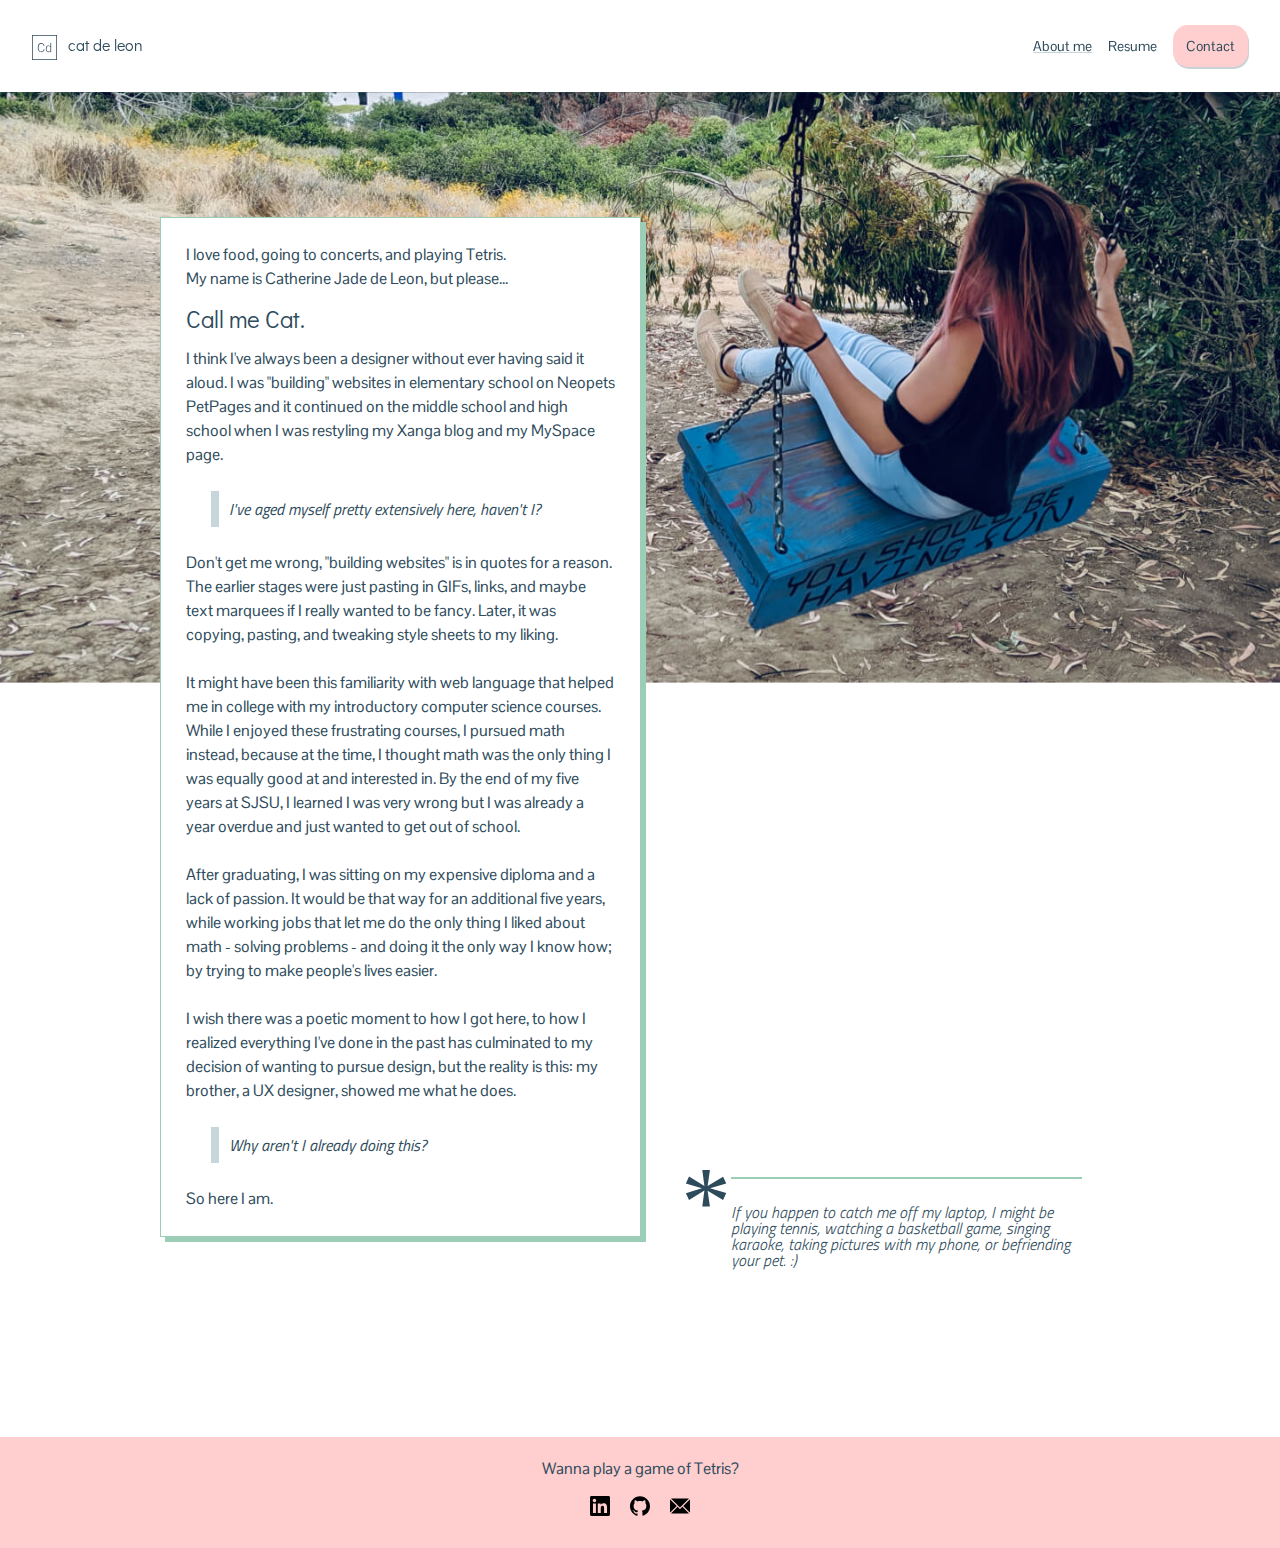
==== commit faeca2d7: "Fixed bio" ====
--- a/bio.html
+++ b/bio.html
@@ -20,7 +20,7 @@
       </div>
     </div>
     <section class="theBody">
-      <div class="container">
+      <div class="container" style="display:flex;flex-direction: column; flex-grow: 1;">
           <div class="wholeAbout">
             <article class="bio">
               <p>I love food, going to concerts, and playing Tetris.<br>
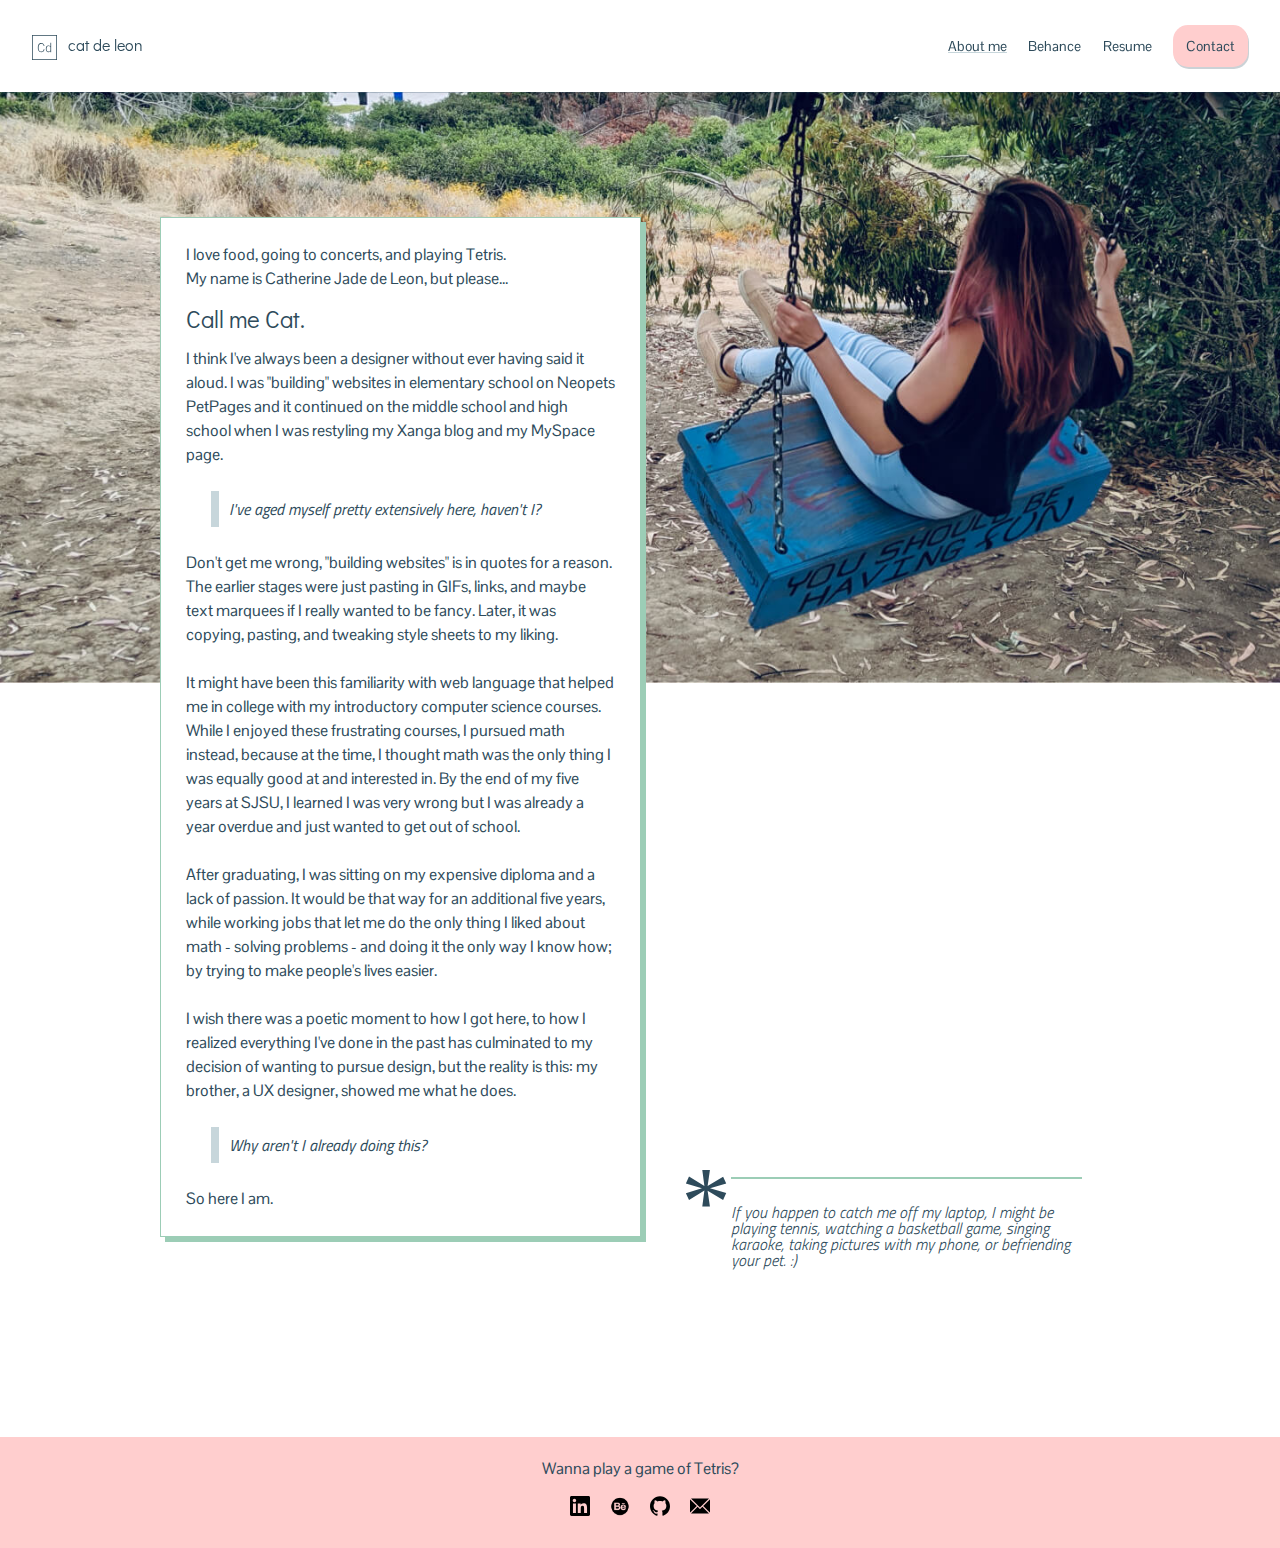
==== commit 3f50b153: "Added Behance" ====
--- a/bio.html
+++ b/bio.html
@@ -11,11 +11,12 @@
   <body class="aboutMePage">
     <div class="nav">
       <div class="logoAndName">
-        <span class="titleAndLogo"><a href="index.html"><img src="../images/cd-logo.svg" height="25" alt="Cat de Leon logo" class="smallLogo"><span class="logoCat">cat de leon</span></a></span>
+        <span class="titleAndLogo"><a href="/"><img src="../images/cd-logo.svg" height="25" alt="Cat de Leon logo" class="smallLogo"><span class="logoCat">cat de leon</span></a></span>
       </div>
       <div class="navMenu">
         <a href="bio.html" class="activePage">About me</a>
-        <a href="../files/catdeleonresume.pdf" target="_blank">Resume</a>
+        <a href="https://www.behance.net/catdeleon" target="_blank">Behance</a>
+        <a href="../resume.pdf" target="_blank">Resume</a>
         <a href="contact.html" class="buttons">Contact</a>
       </div>
     </div>
@@ -59,6 +60,11 @@
             </a>
           </li>
           <li>
+            <a href="https://www.behance.net/catdeleon" target="_blank">
+              <img src="../images/behance.png" height="20" alt="Behance icon">
+            </a>
+          </li>
+          <li>
             <a href="https://github.com/cjmd" target="_blank">
               <img src="../images/github.svg" height="20" alt="GitHub icon">
             </a>
--- a/styles/style.css
+++ b/styles/style.css
@@ -167,7 +167,7 @@
   margin-top: auto;
   margin-bottom: auto;
   justify-content: space-between;
-  width: 215px;
+  width: 300px;
   float: right;
   padding: 0 2.5%;
 }
@@ -192,6 +192,22 @@
   padding: 0 15px 35px;
   align-items: center;
   justify-content: center;
+}
+
+.sweetSpot {
+  margin: 15px;
+  display: flex;
+  flex-direction: column;
+  align-items: center;
+  justify-content: center;
+  height: 150px;
+  background-color: #09603A;
+  background-image: url("../images/sweetspotlogo.png");
+  background-position: center;
+  background-repeat: no-repeat;
+  background-size: 100px;
+  border-radius: 10px;
+  width: 360px;
 }
 
 .cloutStorage {
@@ -227,7 +243,7 @@
   width: 360px;
 }
 
-.cloutStorageHover, .busyBusHover {
+.cloutStorageHover, .busyBusHover, .sweetSpotHover {
   display: flex;
   flex-direction: column;
   height: 100%;
@@ -239,7 +255,7 @@
   transition: 0.1s opacity ease-in-out;
 }
 
-.cloutStorageHover:hover, .busyBusHover:hover {
+.cloutStorageHover:hover, .busyBusHover:hover, .sweetSpotHover:hover {
   opacity: 1;
 }
 
@@ -360,7 +376,8 @@
   display: flex;
   flex-flow: column wrap;
   background-color: #FFFFFF;
-  box-shadow: 2px 2px 4px rgba(0, 0, 0, 0.25);
+  border-radius: 5px;
+  box-shadow: 0px 0px 7px rgba(0, 0, 0, 0.1);
   padding: 30px 20px 30px 45px;
   margin: 0 10px;
   width: 33%;
@@ -410,7 +427,7 @@
   margin: auto;
 }
 
-.userPersona li {
+.userPersona li, .container li {
   list-style: circle;
 }
 
@@ -484,7 +501,7 @@
   margin: 0;
 }
 
-.cloutStorageHover h2, .busyBusHover h2 {
+.cloutStorageHover h2, .busyBusHover h2, .sweetSpot h2 {
   margin: 0px;
 }
 
@@ -550,7 +567,7 @@
   font-family: 'Pontano Sans', sans-serif;
   font-size: 14px;
   padding: 9px 13px 9px;
-  margin: 25px 0px;
+  margin: 50px 0px;
   outline: none;
   cursor: pointer;
 }
@@ -714,13 +731,14 @@
       flex-flow: column wrap;
     }
 
-    .cloutStorage, .busyBus {
+    .cloutStorage, .busyBus, .sweetSpot {
+      margin: 5px 0 5px 0;
       background-position: 10% center;
       height: 200px;
       flex-basis: 100%;
     }
 
-    .cloutStorageHover, .busyBusHover {
+    .cloutStorageHover, .busyBusHover, .sweetSpotHover {
       color: #F7F8FA;
       opacity: 1;
       background-color: transparent;
@@ -728,7 +746,7 @@
       line-height: 19px;
     }
 
-    .cloutStorage h2, .cloutStorage .description, .cloutStorageHover h2 {
+    .cloutStorage h2, .cloutStorage .description, .cloutStorageHover h2, .sweetSpot h2, .sweetSpot .description, .sweetSpotHover h2 {
       color: #F7F8FA;
       margin-left: 40%;
       width: 50%;
@@ -855,6 +873,7 @@
     .myWork {
       background-color: inherit;
     }
+
 }
 
 /* Small phones */
@@ -879,8 +898,8 @@
     width: 60%;
   }
 
-  .cloutStorage, .busyBus {
-    margin: 0;
+  .cloutStorage, .busyBus, .sweetSpot {
+    margin: 5px 0 5px 0;
     background-position: 10% center;
     background-size: 30%;
     flex-basis: 100%;
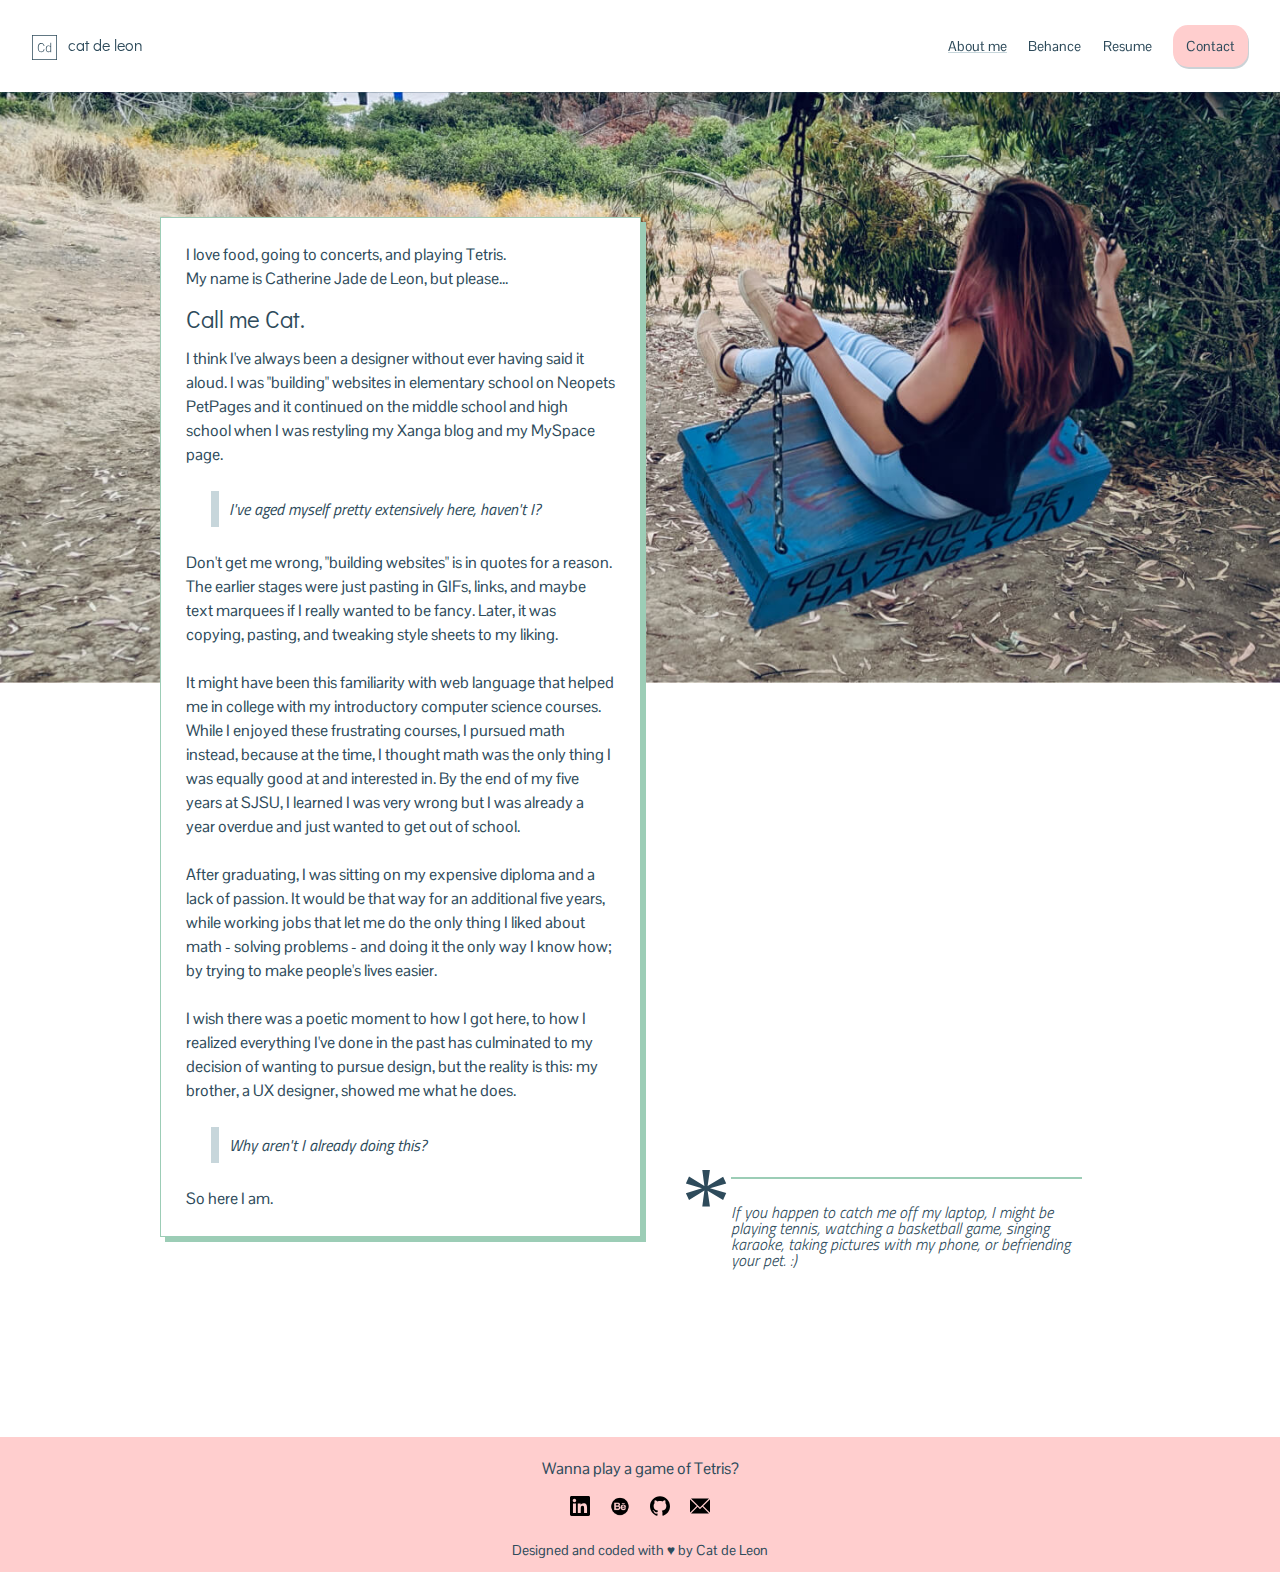
==== commit e12b7bf8: "Added footer" ====
--- a/bio.html
+++ b/bio.html
@@ -75,6 +75,7 @@
             </a>
           </li>
         </ul>
+        <p class="designedBy">Designed and coded with &hearts; by Cat de Leon</p>
       </footer>
     </section>
 
--- a/styles/style.css
+++ b/styles/style.css
@@ -557,6 +557,10 @@
   text-align: center;
 }
 
+.designedBy {
+  font-size: 14px;
+}
+
 /** Buttons **/
 .buttons {
   background-color: #FFCECE;
